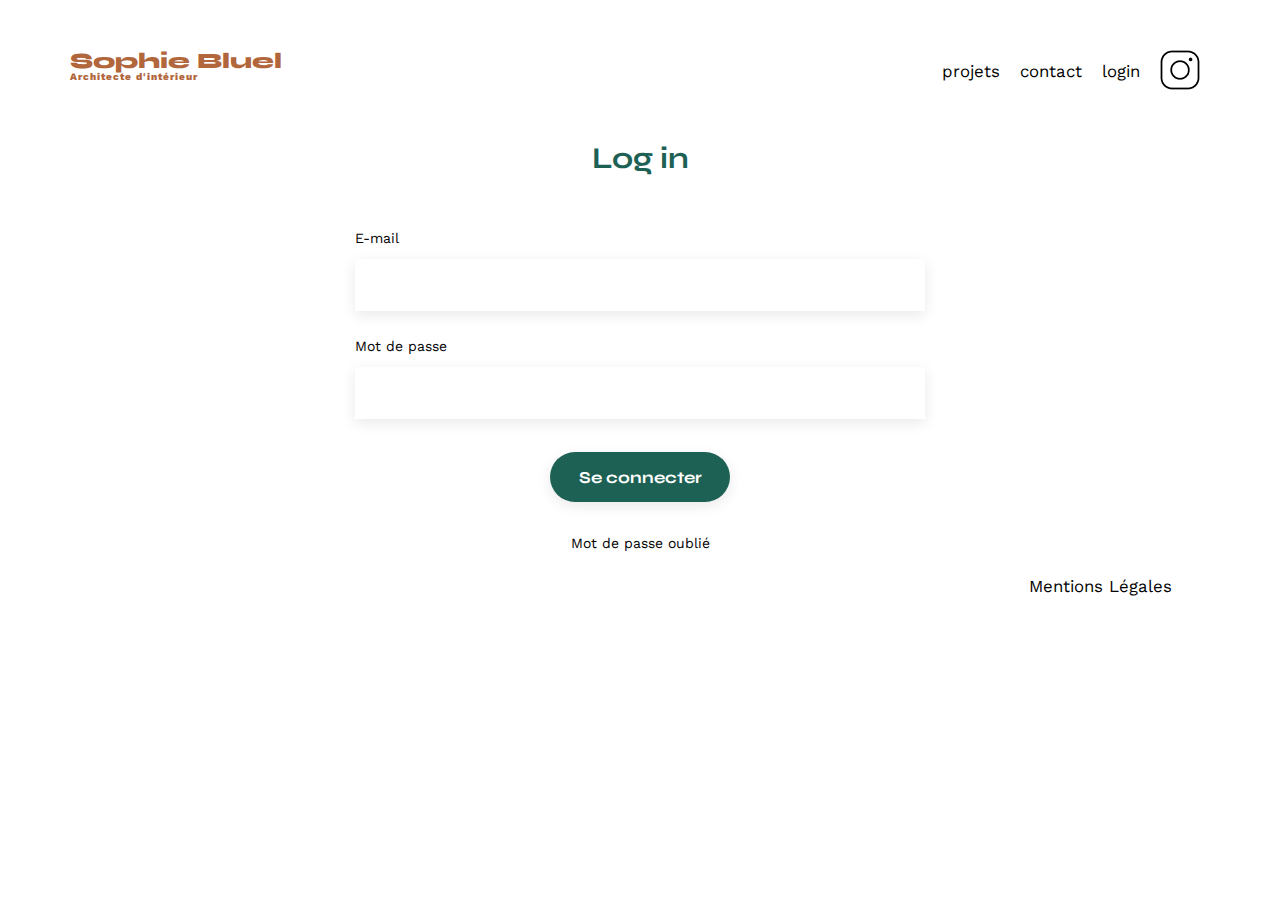
==== FrontEnd/login.html @ 61de2bac "feat: create login page" ====
<!DOCTYPE html>
<html lang="fr">
	<head>
		<meta charset="UTF-8" />
		<title>Sophie Bluel - Architecte d'intérieur</title>
		<meta name="viewport" content="width=device-width, initial-scale=1.0" />
		<link rel="preconnect" href="https://fonts.googleapis.com" />
		<link rel="preconnect" href="https://fonts.gstatic.com" crossorigin />
		<link href="https://fonts.googleapis.com/css2?family=Syne:wght@700;800&family=Work+Sans&display=swap" rel="stylesheet" />
		<meta name="description" content="" />
		<link rel="stylesheet" href="./assets/login.css" />
	</head>
	<body>
		<header>
			<h1>Sophie Bluel <span>Architecte d'intérieur</span></h1>
			<nav>
				<ul>
					<li><a href="./index.html#portfolio">projets</a></li>
					<li><a href="./index.html#contact">contact</a></li>
					<li><a id="login" href="./login.html">login</a></li>
					<li><img src="./assets/icons/instagram.png" alt="Instagram" /></li>
				</ul>
			</nav>
		</header>

		<main>
			<section class="login" id="contact">
				<h2>Log in</h2>
				<form id="loginForm" action="#" method="post">
					<label for="email">E-mail</label>
					<input type="email" name="email" id="email" />
					<label for="password">Mot de passe</label>
					<input type="password" name="password" id="password" />
					<input type="submit" value="Se connecter" />
				</form>
				<p id="error-message"></p>
				<p id="password-forget">Mot de passe oublié</p>
			</section>
		</main>

		<footer>
			<nav>
				<ul>
					<li>Mentions Légales</li>
				</ul>
			</nav>
		</footer>
		<script src="./js/login.js"></script>
	</body>
</html>
---- FrontEnd/assets/login.css ----
/* http://meyerweb.com/eric/tools/css/reset/
   v2.0 | 20110126
   License: none (public domain)
*/

html, body, div, span, applet, object, iframe,
h1, h2, h3, h4, h5, h6, p, blockquote, pre,
a, abbr, acronym, address, big, cite, code,
del, dfn, em, img, ins, kbd, q, s, samp,
small, strike, strong, sub, sup, tt, var,
b, u, i, center,
dl, dt, dd, ol, ul, li,
fieldset, form, label, legend,
table, caption, tbody, tfoot, thead, tr, th, td,
article, aside, canvas, details, embed,
figure, figcaption, footer, header, hgroup,
menu, nav, output, ruby, section, summary,
time, mark, audio, video {
	margin: 0;
	padding: 0;
	border: 0;
	font-size: 100%;
	font: inherit;
	vertical-align: baseline;
}
/* HTML5 display-role reset for older browsers */
article, aside, details, figcaption, figure,
footer, header, hgroup, menu, nav, section {
	display: block;
}
body {
	line-height: 1;
}
ol, ul {
	list-style: none;
}
blockquote, q {
	quotes: none;
}
blockquote:before, blockquote:after,
q:before, q:after {
	content: '';
	content: none;
}
table {
	border-collapse: collapse;
	border-spacing: 0;
}
/** end reset css**/
body {
	max-width: 1140px;
	margin:auto;
	font-family: 'Work Sans' ;
	font-size: 14px;
}
header {
	display: flex;
	justify-content: space-between;
	margin: 50px 0
}
section {
	margin: 50px 0
}

h1{
	display: flex;
	flex-direction: column;
	font-family: 'Syne';
	font-size: 22px;
	font-weight: 800;
	color: #B1663C
}

h1 > span {
	font-family: 'Work Sans';
	font-size:10px;
	letter-spacing: 0.1em;
;
}

h2{
	font-family: 'Syne';
	font-weight: 700;
	font-size: 30px;
	color: #1D6154
}
nav ul {
	display: flex;
	align-items: center;
	list-style-type: none;

}
nav li {
	padding: 0 10px;
	font-size: 1.2em;
}

li:hover {
	color: #B1663C;
}
#introduction {
	display: flex;
	align-items: center;
}
#introduction figure {
	flex: 1
}
#introduction img {
	display: block;
	margin: auto;
	width: 80%;
}

#introduction article {
	flex: 1
}
#introduction h2 {
	margin-bottom: 1em;
}

#introduction p {
	margin-bottom: 0.5em;
}
#portfolio h2 {
	text-align: center;
	margin-bottom: 1em;
}
.gallery {
	width: 100%;
	display: grid;
	grid-template-columns: 1fr 1fr 1fr;
	grid-column-gap: 20px;
	grid-row-gap: 20px;
}

.gallery img {
	width: 100%;

}
#contact {
	width: 50%;
margin: auto;
}
#contact > * {
	text-align: center;

}
#contact h2{
	margin-bottom: 20px;
}
#contact form {
	text-align: left;
	margin-top:30px;
	display: flex;
	flex-direction: column;
}

#contact input {
	height: 50px;
	font-size: 1.2em;
	border: none;
	box-shadow: 0px 4px 14px rgba(0, 0, 0, 0.09);
}
#contact label {
	margin: 2em 0 1em 0;
}
#contact textarea {
	border: none;
	box-shadow: 0px 4px 14px rgba(0, 0, 0, 0.09);
}

input[type="submit"]{
	font-family: 'Syne';
	font-weight: 700;
	color: white;
	background-color: #1D6154;
	margin : 2em auto ;
	width: 180px;
	text-align: center;
	border-radius: 60px ;
}

footer nav ul {
	display: flex;
	justify-content: flex-end;
	margin: 2em
}

nav a {
	text-decoration: none;
	color: black;
}
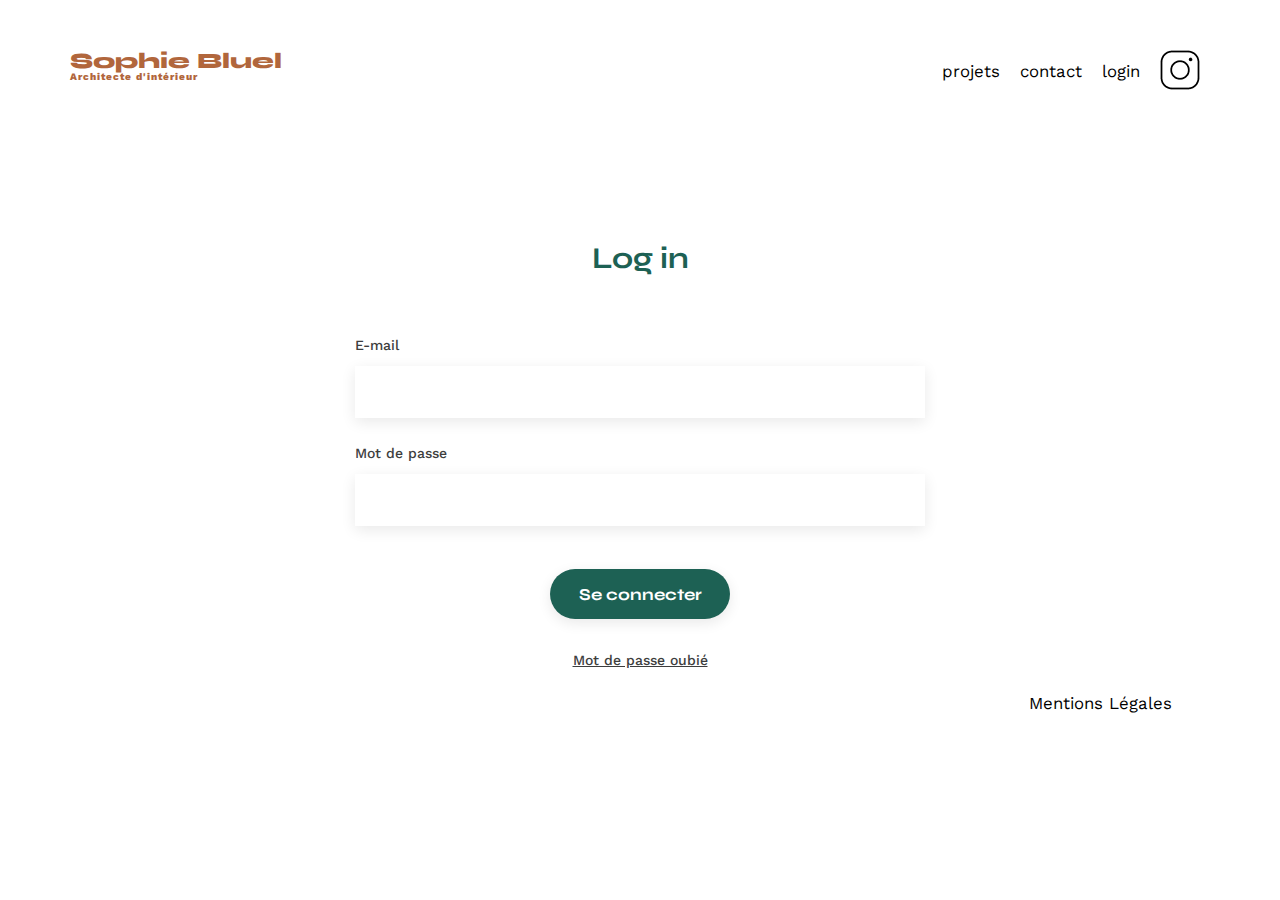
==== commit 6524a54d: "feat: add project filtering functionality with category buttons" ====
--- a/FrontEnd/login.html
+++ b/FrontEnd/login.html
@@ -2,40 +2,46 @@
 <html lang="fr">
 	<head>
 		<meta charset="UTF-8" />
-		<title>Sophie Bluel - Architecte d'intérieur</title>
+		<meta http-equiv="X-UA-Compatible" content="IE=edge" />
 		<meta name="viewport" content="width=device-width, initial-scale=1.0" />
+		<meta name="robots" content="index, follow" />
 		<link rel="preconnect" href="https://fonts.googleapis.com" />
 		<link rel="preconnect" href="https://fonts.gstatic.com" crossorigin />
 		<link href="https://fonts.googleapis.com/css2?family=Syne:wght@700;800&family=Work+Sans&display=swap" rel="stylesheet" />
-		<meta name="description" content="" />
-		<link rel="stylesheet" href="./assets/login.css" />
+		<meta
+			name="description"
+			content="Sophie Bluel, Architecte d'intérieur. Je raconte votre histoire, je valorise vos idées. Je vous accompagne de la conception à la
+	livraison finale du chantier."/>
+		<link rel="stylesheet" href="./assets/style.css" />
+		<title>Login - Sophie Bluel - Architecte d'intérieur</title>
 	</head>
+
 	<body>
 		<header>
 			<h1>Sophie Bluel <span>Architecte d'intérieur</span></h1>
 			<nav>
 				<ul>
-					<li><a href="./index.html#portfolio">projets</a></li>
-					<li><a href="./index.html#contact">contact</a></li>
-					<li><a id="login" href="./login.html">login</a></li>
+					<li><a href="index.html#portfolio">projets</a></li>
+					<li><a href="index.html#contact">contact</a></li>
+					<li><a href="#">login</a></li>
 					<li><img src="./assets/icons/instagram.png" alt="Instagram" /></li>
 				</ul>
 			</nav>
 		</header>
 
-		<main>
-			<section class="login" id="contact">
-				<h2>Log in</h2>
-				<form id="loginForm" action="#" method="post">
-					<label for="email">E-mail</label>
-					<input type="email" name="email" id="email" />
-					<label for="password">Mot de passe</label>
-					<input type="password" name="password" id="password" />
-					<input type="submit" value="Se connecter" />
-				</form>
-				<p id="error-message"></p>
-				<p id="password-forget">Mot de passe oublié</p>
-			</section>
+		<main class="login-main">
+			<h1 class="login-title">Log in</h1>
+
+			<form action="#" method="post" class="login-form">
+				<label for="email">E-mail</label>
+				<input type="email" name="email" id="email" />
+				<label for="pwd">Mot de passe</label>
+				<input type="password" name="pwd" id="pwd" />
+				<small class="login-error-msg"></small>
+				<input type="submit" value="Se connecter" />
+			</form>
+
+			<p class="login-forget-pwd">Mot de passe oubié</p>
 		</main>
 
 		<footer>
@@ -45,6 +51,7 @@
 				</ul>
 			</nav>
 		</footer>
-		<script src="./js/login.js"></script>
+
+		<script src="./login.js"></script>
 	</body>
 </html>
--- a/FrontEnd/assets/style.css
+++ b/FrontEnd/assets/style.css
@@ -0,0 +1,439 @@
+/* http://meyerweb.com/eric/tools/css/reset/
+   v2.0 | 20110126
+   License: none (public domain)
+*/
+
+html,
+body,
+div,
+span,
+applet,
+object,
+iframe,
+h1,
+h2,
+h3,
+h4,
+h5,
+h6,
+p,
+blockquote,
+pre,
+a,
+abbr,
+acronym,
+address,
+big,
+cite,
+code,
+del,
+dfn,
+em,
+img,
+ins,
+kbd,
+q,
+s,
+samp,
+small,
+strike,
+strong,
+sub,
+sup,
+tt,
+var,
+b,
+u,
+i,
+center,
+dl,
+dt,
+dd,
+ol,
+ul,
+li,
+fieldset,
+form,
+label,
+legend,
+table,
+caption,
+tbody,
+tfoot,
+thead,
+tr,
+th,
+td,
+article,
+aside,
+canvas,
+details,
+embed,
+figure,
+figcaption,
+footer,
+header,
+hgroup,
+menu,
+nav,
+output,
+ruby,
+section,
+summary,
+time,
+mark,
+audio,
+video {
+	margin: 0;
+	padding: 0;
+	border: 0;
+	font-size: 100%;
+	font: inherit;
+	vertical-align: baseline;
+}
+/* HTML5 display-role reset for older browsers */
+article,
+aside,
+details,
+figcaption,
+figure,
+footer,
+header,
+hgroup,
+menu,
+nav,
+section {
+	display: block;
+}
+body {
+	line-height: 1;
+}
+ol,
+ul {
+	list-style: none;
+}
+blockquote,
+q {
+	quotes: none;
+}
+blockquote:before,
+blockquote:after,
+q:before,
+q:after {
+	content: "";
+	content: none;
+}
+table {
+	border-collapse: collapse;
+	border-spacing: 0;
+}
+/** end reset css**/
+html {
+	scroll-behavior: smooth;
+}
+body {
+	max-width: 1140px;
+	margin: auto;
+	font-family: "Work Sans";
+	font-size: 14px;
+}
+body.login {
+	margin-top: 95px;
+}
+header {
+	display: flex;
+	justify-content: space-between;
+	margin: 50px 0;
+}
+section {
+	margin: 50px 0;
+}
+
+h1 {
+	display: flex;
+	flex-direction: column;
+	font-family: "Syne";
+	font-size: 22px;
+	font-weight: 800;
+	color: #b1663c;
+}
+
+h1 > span {
+	font-family: "Work Sans";
+	font-size: 10px;
+	letter-spacing: 0.1em;
+}
+
+h2 {
+	font-family: "Syne";
+	font-weight: 700;
+	font-size: 30px;
+	color: #1d6154;
+}
+nav ul {
+	display: flex;
+	align-items: center;
+	list-style-type: none;
+}
+nav li {
+	padding: 0 10px;
+	font-size: 1.2em;
+}
+nav li a {
+	text-decoration: none;
+	color: #000;
+	transition: color 0.3s ease-out;
+}
+a:hover {
+	color: #b1663c;
+}
+#introduction {
+	display: flex;
+	align-items: center;
+}
+#introduction figure {
+	flex: 1;
+}
+#introduction img {
+	display: block;
+	margin: auto;
+	width: 80%;
+}
+
+#introduction article {
+	flex: 1;
+}
+#introduction h2 {
+	margin-bottom: 1em;
+}
+
+#introduction p {
+	margin-bottom: 0.5em;
+}
+#portfolio h2 {
+	text-align: center;
+	margin-bottom: 1em;
+}
+.protfolio-title-container {
+	display: flex;
+	flex-direction: row;
+	justify-content: center;
+	align-items: baseline;
+}
+.protfolio-title-container .portfolio-edition-mode {
+	margin-left: 30px;
+	flex-direction: row;
+	align-items: baseline;
+	justify-content: center;
+	cursor: pointer;
+	display: none;
+}
+.protfolio-title-container .portfolio-edition-mode img {
+	margin-right: 10px;
+}
+.protfolio-title-container .portfolio-edition-mode .open-modal-btn {
+	text-decoration: none;
+	color: #000;
+}
+#portfolio .filters-btn-container {
+	text-align: center;
+	margin: 30px 0 40px;
+}
+.filters-btn-container .filter-btn {
+	border-radius: 60px;
+	border: 1px solid #1d6154;
+	padding: 9px 15px;
+	margin: 0 5px;
+	background: transparent;
+	color: #1d6154;
+	font-weight: 700;
+	font-family: "Syne";
+	cursor: pointer;
+}
+.filters-btn-container .filter-btn.filter-active {
+	background: #1d6154;
+	color: #fff;
+}
+.gallery {
+	width: 100%;
+	display: grid;
+	grid-template-columns: 1fr 1fr 1fr;
+	grid-column-gap: 20px;
+	grid-row-gap: 20px;
+}
+
+.gallery img {
+	width: 100%;
+	height: 96%;
+}
+#contact,
+.login-main {
+	width: 50%;
+	margin: auto;
+}
+#contact > * {
+	text-align: center;
+}
+#contact h2 {
+	margin-bottom: 20px;
+}
+#contact form,
+.login-form {
+	text-align: left;
+	margin-top: 30px;
+	display: flex;
+	flex-direction: column;
+}
+
+#contact input,
+.login-form input,
+.input-group input,
+select {
+	height: 50px;
+	font-size: 1.2em;
+	border: none;
+	box-shadow: 0px 4px 14px rgba(0, 0, 0, 0.09);
+}
+#contact label,
+.login-form label,
+.input-group label {
+	margin: 2em 0 1em 0;
+}
+#contact textarea {
+	border: none;
+	box-shadow: 0px 4px 14px rgba(0, 0, 0, 0.09);
+}
+
+input[type="submit"] {
+	font-family: "Syne";
+	font-weight: 700;
+	color: white;
+	background-color: #1d6154;
+	margin: 2em auto;
+	width: 180px;
+	text-align: center;
+	border-radius: 60px;
+	cursor: pointer;
+}
+
+footer nav ul {
+	display: flex;
+	justify-content: flex-end;
+	margin: 2em;
+}
+
+/* Login page */
+.login-title {
+	color: #1d6154;
+	text-align: center;
+	font-family: Syne;
+	font-size: 30px;
+	font-weight: 700;
+	margin: 150px 0 37px;
+}
+.login-form label {
+	color: #3d3d3d;
+	font-family: "Work Sans";
+	font-weight: 500;
+}
+.login-error-msg {
+	text-align: center;
+	margin-top: 10px;
+	color: #b1663c;
+}
+.login-forget-pwd {
+	text-decoration: underline;
+	text-align: center;
+	color: #3d3d3d;
+	font-family: Work Sans;
+	font-weight: 500;
+	cursor: pointer;
+}
+.logout-btn {
+	border: none;
+	background: transparent;
+	font-family: "Work Sans";
+	color: #000;
+	font-size: 16px;
+	font-weight: 500;
+	cursor: pointer;
+	transition: color 0.3s ease-out;
+}
+.logout-btn:hover {
+	color: #b1663c;
+}
+
+/* Form */
+.hidden {
+	display: none;
+}
+.go-back-btn {
+	left: 30px;
+}
+.add-project-form .form-title {
+	margin-bottom: 36px;
+}
+.input-group {
+	display: flex;
+	flex-direction: column;
+}
+.input-group .add-project-icon {
+	width: 76px;
+	height: 76px;
+	margin: 0 auto;
+}
+.input-group .add-project-icon.preview {
+	height: 130px;
+}
+.input-group:nth-child(1) {
+	background: #e8f1f6;
+	border-radius: 3px;
+	padding: 22px 123px 19px;
+	text-align: center;
+}
+.input-group:nth-child(1).resetPadding {
+	padding: 0 123px;
+}
+.input-group:nth-child(1) label {
+	margin: 6px 0 7px;
+	background: #cbd6dc;
+	border-radius: 50px;
+	color: #306685;
+	font-weight: 500;
+	padding: 10px 33px;
+	cursor: pointer;
+}
+#add-project-input {
+	display: none;
+}
+.add-project-parag {
+	font-size: 10px;
+	color: #444;
+}
+.form-error-msg {
+	color: #b1663c;
+	text-align: center;
+	margin: 10px 0 0;
+}
+.add-project-form hr {
+	margin: 45px 0 30px;
+}
+
+/* Success PopUp */
+.success-popup {
+	text-align: center;
+	position: absolute;
+	bottom: 5px;
+	right: 5px;
+	border: 2px solid #1d6154;
+	padding: 10px 15px;
+	border-radius: 5px;
+	color: #1d6154;
+	opacity: 0;
+	transform: translateY(10px);
+	transition: opacity 0.3s ease-out, transform 0.3s ease-out;
+}
+.success-popup.success {
+	opacity: 1;
+	transform: translateY(0);
+}
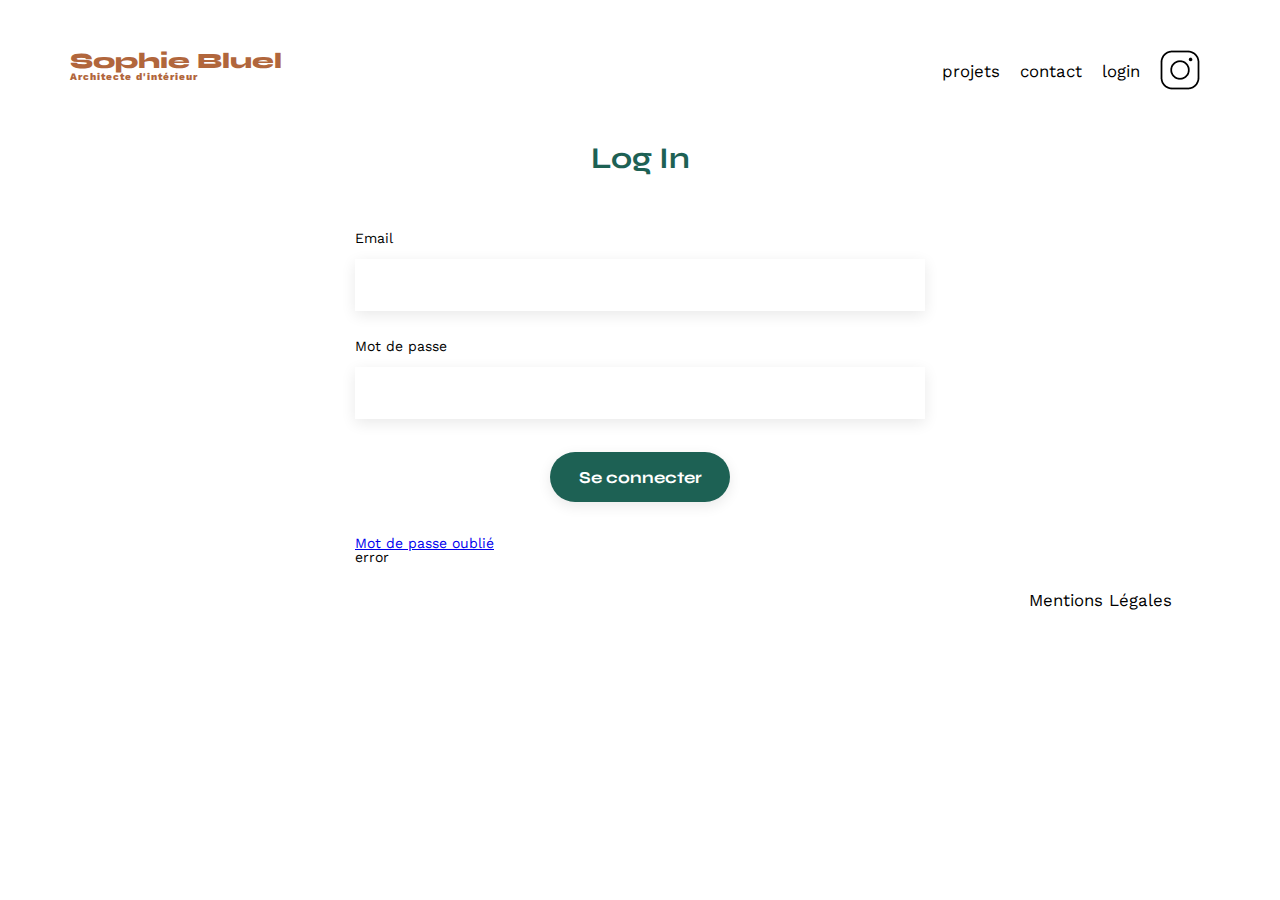
==== commit 0af2af84: "style: adjust in html on index and login pages" ====
--- a/FrontEnd/login.html
+++ b/FrontEnd/login.html
@@ -1,57 +1,49 @@
 <!DOCTYPE html>
 <html lang="fr">
-	<head>
-		<meta charset="UTF-8" />
-		<meta http-equiv="X-UA-Compatible" content="IE=edge" />
-		<meta name="viewport" content="width=device-width, initial-scale=1.0" />
-		<meta name="robots" content="index, follow" />
-		<link rel="preconnect" href="https://fonts.googleapis.com" />
-		<link rel="preconnect" href="https://fonts.gstatic.com" crossorigin />
-		<link href="https://fonts.googleapis.com/css2?family=Syne:wght@700;800&family=Work+Sans&display=swap" rel="stylesheet" />
-		<meta
-			name="description"
-			content="Sophie Bluel, Architecte d'intérieur. Je raconte votre histoire, je valorise vos idées. Je vous accompagne de la conception à la
-	livraison finale du chantier."/>
-		<link rel="stylesheet" href="./assets/style.css" />
-		<title>Login - Sophie Bluel - Architecte d'intérieur</title>
-	</head>
+<head>
+	<meta charset="UTF-8">
+	<title>Sophie Bluel - Architecte d'intérieur</title>
+	<meta name="viewport" content="width=device-width, initial-scale=1.0">
+	<link rel="preconnect" href="https://fonts.googleapis.com">
+	<link rel="preconnect" href="https://fonts.gstatic.com" crossorigin>
+	<link href="https://fonts.googleapis.com/css2?family=Syne:wght@700;800&family=Work+Sans&display=swap" rel="stylesheet">
+	<meta name="description" content="">
+	<link rel="stylesheet" href="./assets/style.css">
+</head>
+<body>
+<header>
+	<h1>Sophie Bluel <span>Architecte d'intérieur</span></h1>
+	<nav>
+		<ul>
+			<li><a href="index.html">projets</a></li>
+			<li><a href="index.html#contact">contact</a></li>
+			<li><a href="login.html">login</a></li>
+			<li><img src="./assets/icons/instagram.png" alt="Instagram"></li>
+		</ul>
+	</nav>
+</header>
+<main>
+	<section id="contact" class="logIn">
+		<h2>Log In</h2>
+		<form action="#" method="post">
+			<label for="email">Email</label>
+			<input type="email" name="email" id="email">
+			<label for="password">Mot de passe</label>
+			<input type="password" name="password" id="password">
+			<input type="submit" value="Se connecter" id="button">
+            <a class="mdpOublie" href="#">Mot de passe oublié</a>
+            <p id="error">error</p>
+		</form>
+	</section>
+</main>
 
-	<body>
-		<header>
-			<h1>Sophie Bluel <span>Architecte d'intérieur</span></h1>
-			<nav>
-				<ul>
-					<li><a href="index.html#portfolio">projets</a></li>
-					<li><a href="index.html#contact">contact</a></li>
-					<li><a href="#">login</a></li>
-					<li><img src="./assets/icons/instagram.png" alt="Instagram" /></li>
-				</ul>
-			</nav>
-		</header>
-
-		<main class="login-main">
-			<h1 class="login-title">Log in</h1>
-
-			<form action="#" method="post" class="login-form">
-				<label for="email">E-mail</label>
-				<input type="email" name="email" id="email" />
-				<label for="pwd">Mot de passe</label>
-				<input type="password" name="pwd" id="pwd" />
-				<small class="login-error-msg"></small>
-				<input type="submit" value="Se connecter" />
-			</form>
-
-			<p class="login-forget-pwd">Mot de passe oubié</p>
-		</main>
-
-		<footer>
-			<nav>
-				<ul>
-					<li>Mentions Légales</li>
-				</ul>
-			</nav>
-		</footer>
-
-		<script src="./login.js"></script>
-	</body>
+<footer>
+	<nav>
+		<ul>
+			<li class="mlLog">Mentions Légales</li>
+		</ul>
+	</nav>
+</footer>
+<script src="./Javascript/login.js"></script>
+</body>
 </html>
